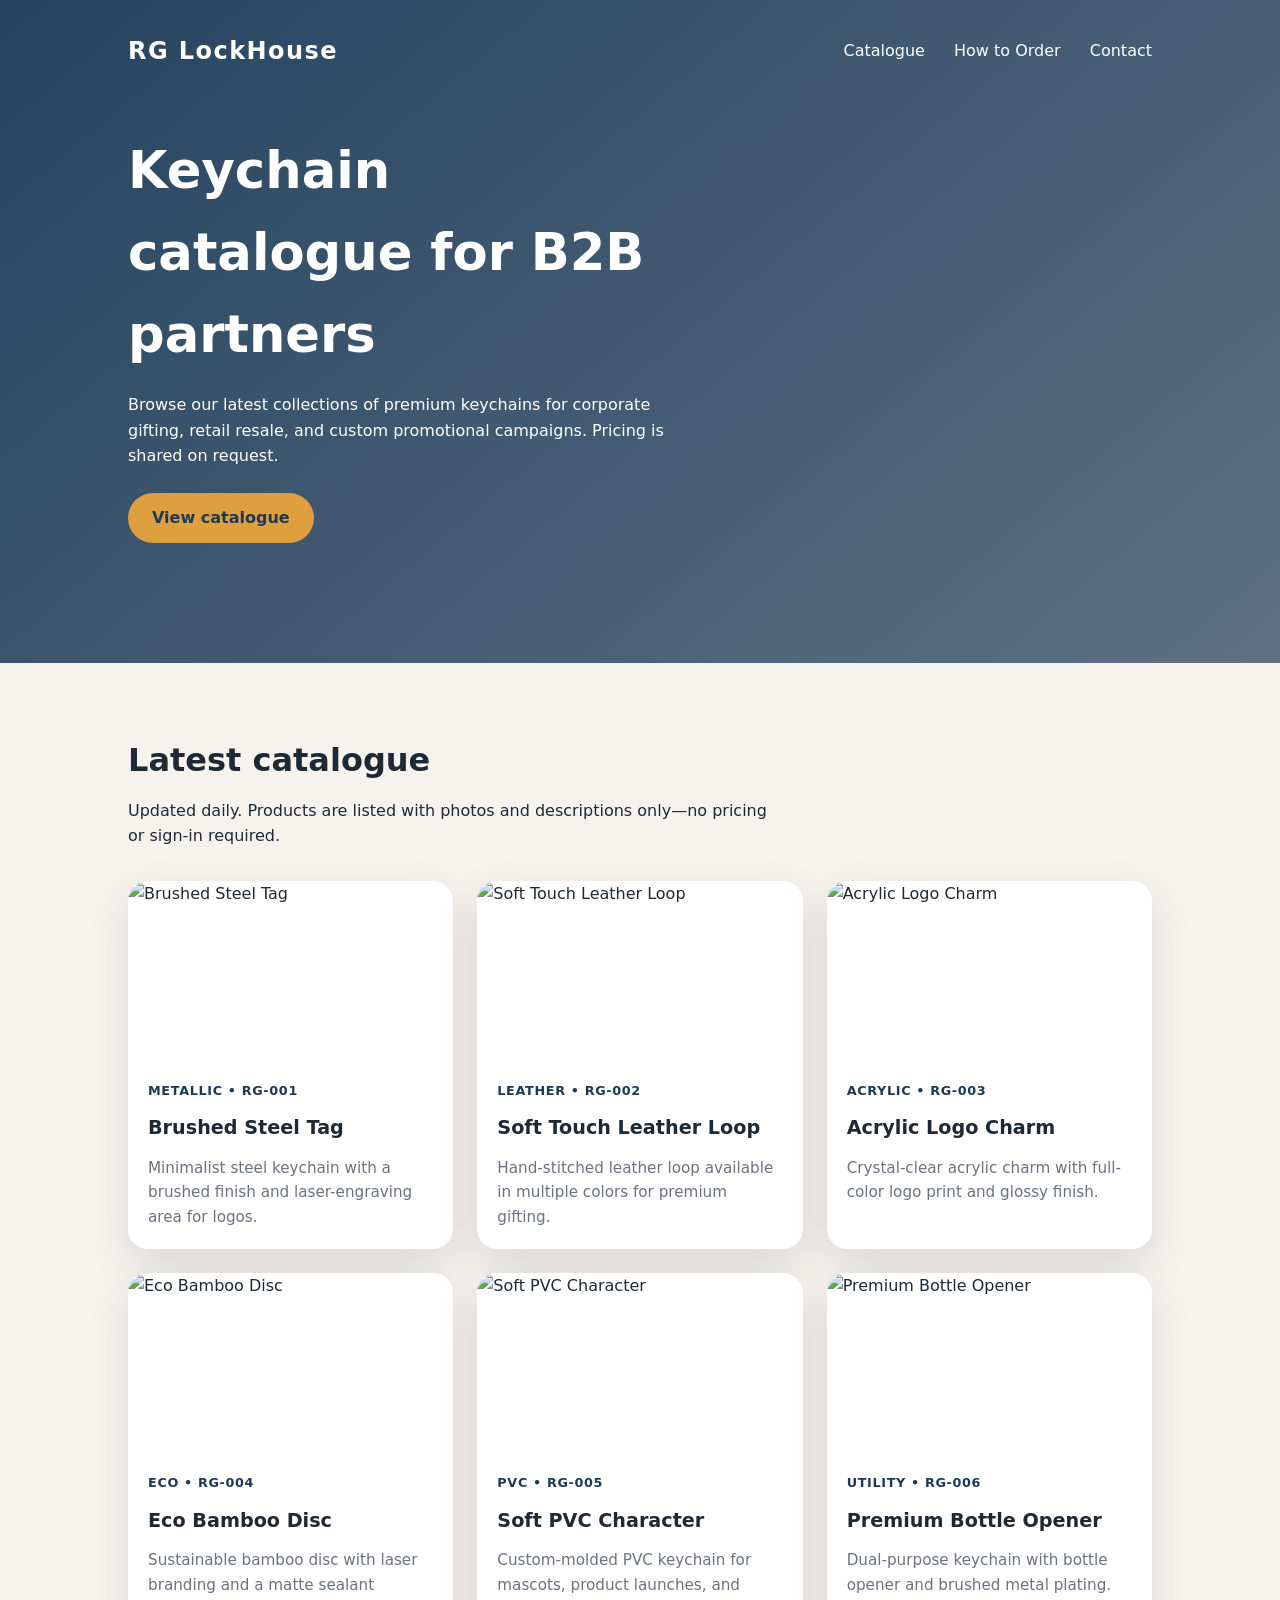
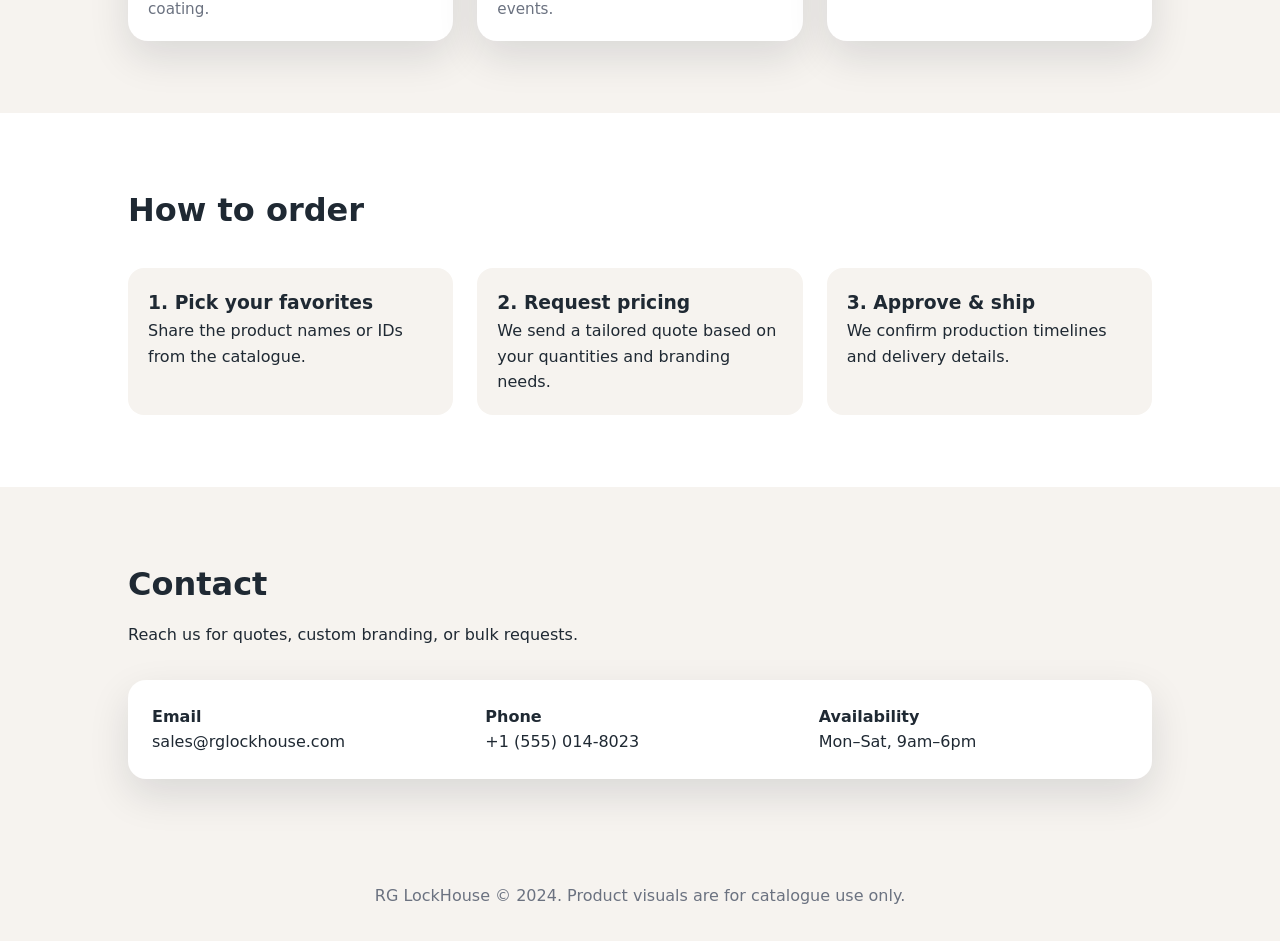
==== index.html @ c29e4bd7 "Add static product catalogue site" ====
<!DOCTYPE html>
<html lang="en">
  <head>
    <meta charset="UTF-8" />
    <meta name="viewport" content="width=device-width, initial-scale=1.0" />
    <title>RG LockHouse | Keychain Catalogue</title>
    <link rel="stylesheet" href="styles.css" />
  </head>
  <body>
    <header class="hero">
      <nav class="nav">
        <div class="brand">RG LockHouse</div>
        <div class="nav-links">
          <a href="#catalogue">Catalogue</a>
          <a href="#how">How to Order</a>
          <a href="#contact">Contact</a>
        </div>
      </nav>
      <div class="hero-content">
        <h1>Keychain catalogue for B2B partners</h1>
        <p>
          Browse our latest collections of premium keychains for corporate gifting, retail resale,
          and custom promotional campaigns. Pricing is shared on request.
        </p>
        <a class="primary-button" href="#catalogue">View catalogue</a>
      </div>
    </header>

    <main>
      <section id="catalogue" class="section">
        <div class="section-header">
          <h2>Latest catalogue</h2>
          <p>
            Updated daily. Products are listed with photos and descriptions only—no pricing or
            sign-in required.
          </p>
        </div>
        <div id="product-grid" class="product-grid" aria-live="polite"></div>
      </section>

      <section id="how" class="section alt">
        <div class="section-header">
          <h2>How to order</h2>
        </div>
        <div class="steps">
          <article>
            <h3>1. Pick your favorites</h3>
            <p>Share the product names or IDs from the catalogue.</p>
          </article>
          <article>
            <h3>2. Request pricing</h3>
            <p>We send a tailored quote based on your quantities and branding needs.</p>
          </article>
          <article>
            <h3>3. Approve &amp; ship</h3>
            <p>We confirm production timelines and delivery details.</p>
          </article>
        </div>
      </section>

      <section id="contact" class="section">
        <div class="section-header">
          <h2>Contact</h2>
          <p>Reach us for quotes, custom branding, or bulk requests.</p>
        </div>
        <div class="contact-card">
          <div>
            <strong>Email</strong>
            <p>sales@rglockhouse.com</p>
          </div>
          <div>
            <strong>Phone</strong>
            <p>+1 (555) 014-8023</p>
          </div>
          <div>
            <strong>Availability</strong>
            <p>Mon–Sat, 9am–6pm</p>
          </div>
        </div>
      </section>
    </main>

    <footer class="footer">
      <p>RG LockHouse © 2024. Product visuals are for catalogue use only.</p>
    </footer>

    <script src="scripts.js"></script>
  </body>
</html>
---- styles.css ----
:root {
  color-scheme: light;
  --primary: #1b3a57;
  --accent: #e09f3e;
  --bg: #f6f3ef;
  --text: #1f2933;
  --muted: #6b7280;
  --white: #ffffff;
  --shadow: 0 16px 40px rgba(15, 23, 42, 0.12);
}

* {
  box-sizing: border-box;
  margin: 0;
  padding: 0;
  font-family: "Inter", "Segoe UI", system-ui, sans-serif;
}

body {
  background: var(--bg);
  color: var(--text);
  line-height: 1.6;
}

.hero {
  background: linear-gradient(140deg, rgba(27, 58, 87, 0.95), rgba(27, 58, 87, 0.7)),
    url("https://images.unsplash.com/photo-1489515217757-5fd1be406fef?auto=format&fit=crop&w=1200&q=80")
      center/cover;
  color: var(--white);
  padding: 32px 10vw 120px;
}

.nav {
  display: flex;
  justify-content: space-between;
  align-items: center;
  margin-bottom: 60px;
}

.brand {
  font-size: 1.5rem;
  font-weight: 700;
  letter-spacing: 0.06em;
}

.nav-links a {
  color: var(--white);
  margin-left: 24px;
  text-decoration: none;
  font-weight: 500;
}

.hero-content {
  max-width: 560px;
}

.hero-content h1 {
  font-size: clamp(2rem, 4vw, 3.4rem);
  margin-bottom: 16px;
}

.primary-button {
  display: inline-block;
  margin-top: 24px;
  padding: 12px 24px;
  background: var(--accent);
  color: var(--primary);
  text-decoration: none;
  font-weight: 600;
  border-radius: 999px;
}

.section {
  padding: 72px 10vw;
}

.section.alt {
  background: var(--white);
}

.section-header {
  max-width: 640px;
  margin-bottom: 32px;
}

.section-header h2 {
  font-size: 2rem;
  margin-bottom: 12px;
}

.product-grid {
  display: grid;
  grid-template-columns: repeat(auto-fit, minmax(240px, 1fr));
  gap: 24px;
}

.product-card {
  background: var(--white);
  border-radius: 20px;
  box-shadow: var(--shadow);
  overflow: hidden;
  display: flex;
  flex-direction: column;
}

.product-card img {
  width: 100%;
  height: 180px;
  object-fit: cover;
}

.product-card-body {
  padding: 20px;
  display: flex;
  flex-direction: column;
  gap: 12px;
}

.product-card-body h3 {
  font-size: 1.2rem;
}

.product-card-body p {
  color: var(--muted);
  font-size: 0.95rem;
}

.product-meta {
  font-size: 0.8rem;
  color: var(--primary);
  font-weight: 600;
  text-transform: uppercase;
  letter-spacing: 0.05em;
}

.steps {
  display: grid;
  grid-template-columns: repeat(auto-fit, minmax(220px, 1fr));
  gap: 24px;
}

.steps article {
  background: var(--bg);
  padding: 20px;
  border-radius: 16px;
}

.contact-card {
  display: grid;
  grid-template-columns: repeat(auto-fit, minmax(220px, 1fr));
  gap: 24px;
  background: var(--white);
  padding: 24px;
  border-radius: 18px;
  box-shadow: var(--shadow);
}

.footer {
  padding: 32px 10vw;
  text-align: center;
  color: var(--muted);
}

@media (max-width: 720px) {
  .nav {
    flex-direction: column;
    align-items: flex-start;
    gap: 16px;
  }

  .nav-links a {
    margin-left: 0;
    margin-right: 16px;
  }
}
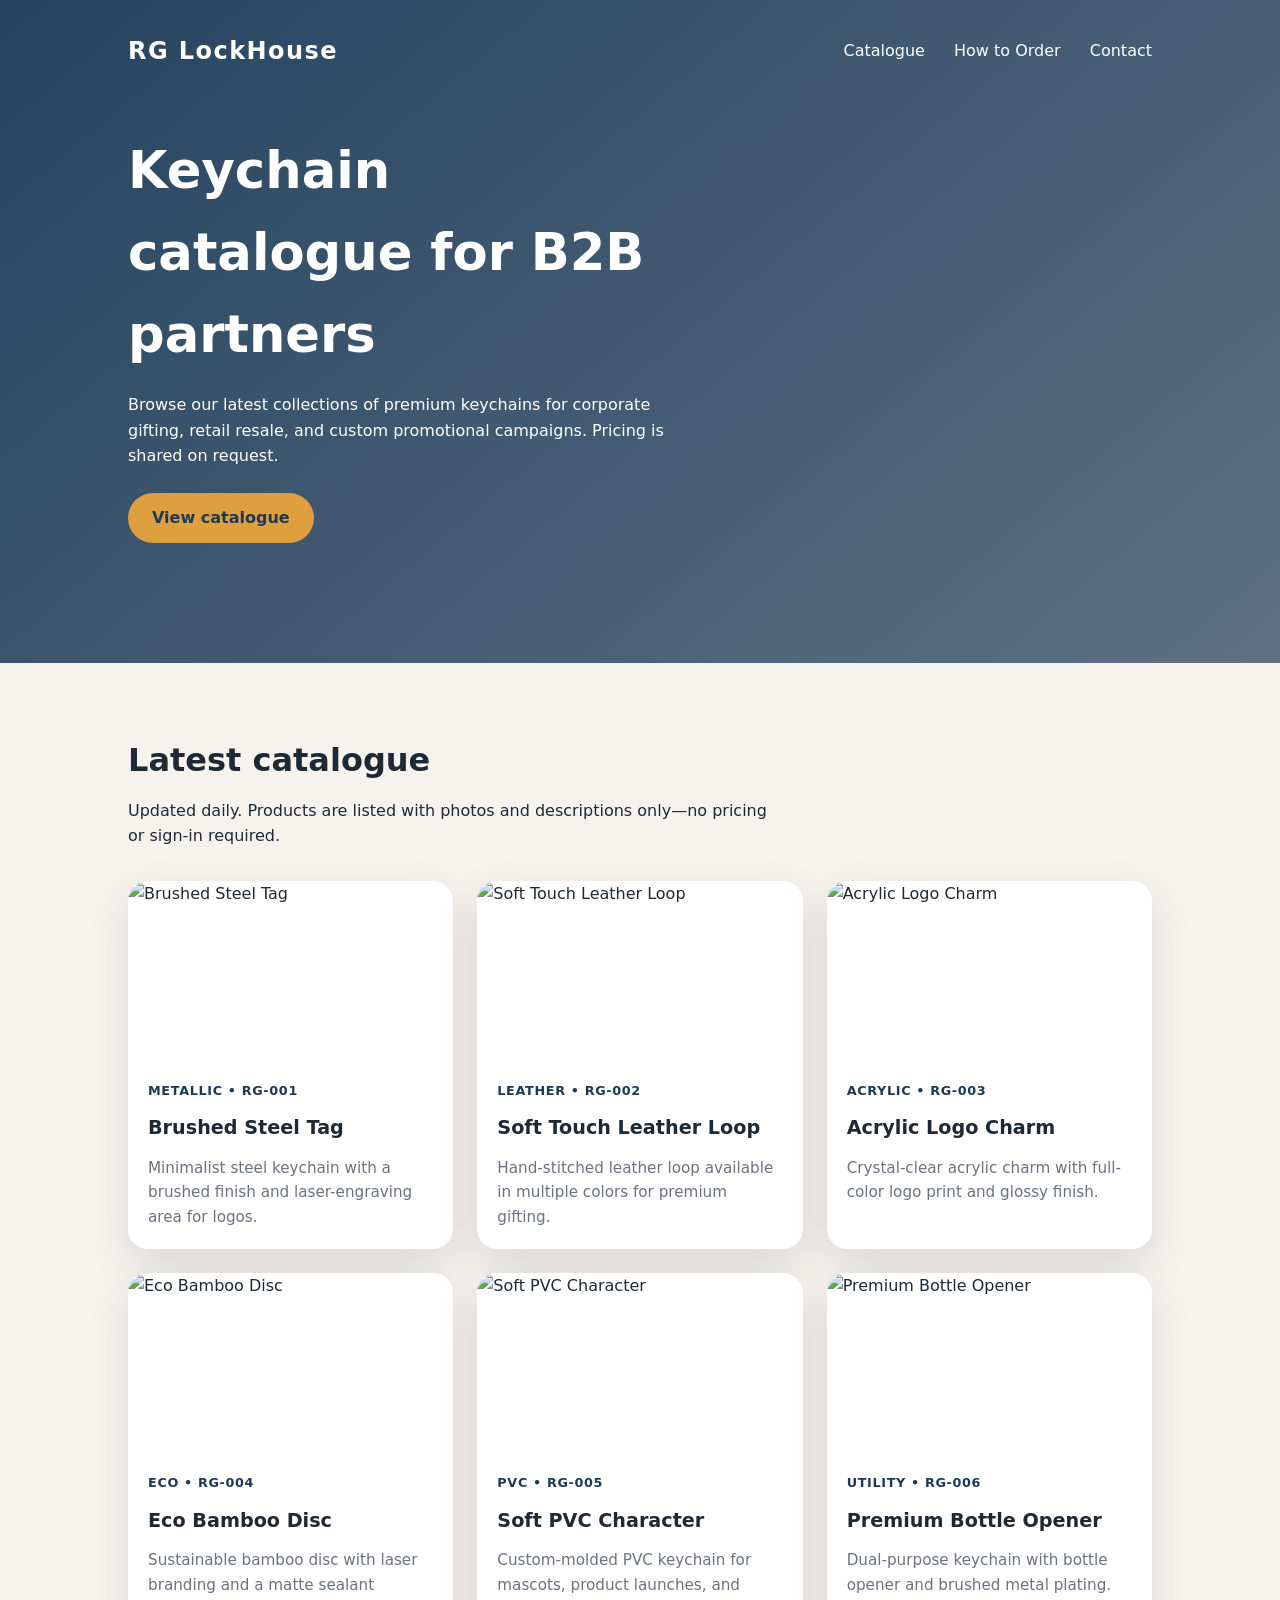
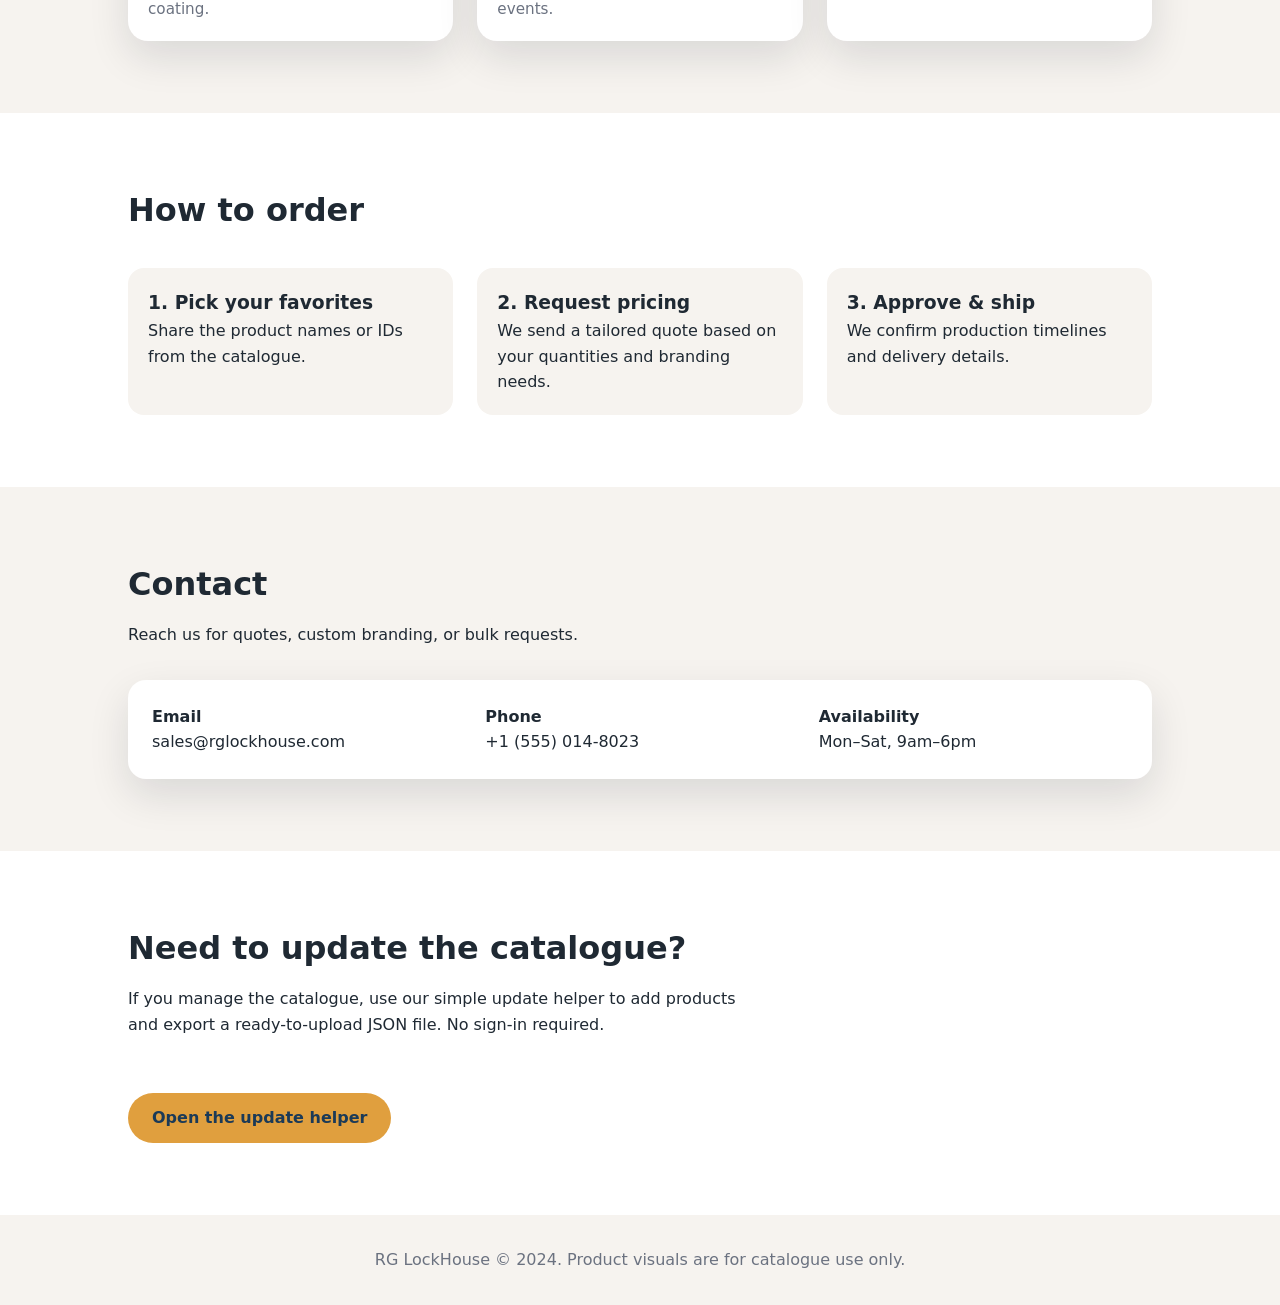
==== commit 89f9e8d6: "Add catalogue update helper" ====
--- a/index.html
+++ b/index.html
@@ -78,6 +78,17 @@
           </div>
         </div>
       </section>
+
+      <section id="update" class="section alt">
+        <div class="section-header">
+          <h2>Need to update the catalogue?</h2>
+          <p>
+            If you manage the catalogue, use our simple update helper to add products and export a
+            ready-to-upload JSON file. No sign-in required.
+          </p>
+        </div>
+        <a class="primary-button" href="update.html">Open the update helper</a>
+      </section>
     </main>
 
     <footer class="footer">
--- a/styles.css
+++ b/styles.css
@@ -30,6 +30,10 @@
   padding: 32px 10vw 120px;
 }
 
+.hero.hero-small {
+  padding-bottom: 80px;
+}
+
 .nav {
   display: flex;
   justify-content: space-between;
@@ -68,6 +72,20 @@
   text-decoration: none;
   font-weight: 600;
   border-radius: 999px;
+  border: none;
+  cursor: pointer;
+}
+
+.secondary-button {
+  display: inline-block;
+  padding: 10px 20px;
+  background: transparent;
+  color: var(--primary);
+  text-decoration: none;
+  font-weight: 600;
+  border-radius: 999px;
+  border: 2px solid var(--primary);
+  cursor: pointer;
 }
 
 .section {
@@ -153,6 +171,77 @@
   padding: 24px;
   border-radius: 18px;
   box-shadow: var(--shadow);
+}
+
+.admin-panel {
+  background: var(--white);
+  padding: 24px;
+  border-radius: 18px;
+  box-shadow: var(--shadow);
+  margin-bottom: 32px;
+}
+
+.form-grid {
+  display: grid;
+  grid-template-columns: repeat(auto-fit, minmax(220px, 1fr));
+  gap: 16px;
+}
+
+.form-grid label {
+  display: flex;
+  flex-direction: column;
+  gap: 8px;
+  font-weight: 600;
+}
+
+.form-grid input,
+.form-grid textarea,
+#import-json,
+#json-output {
+  padding: 10px 12px;
+  border-radius: 12px;
+  border: 1px solid rgba(27, 58, 87, 0.2);
+  font-size: 0.95rem;
+}
+
+.full-width {
+  grid-column: 1 / -1;
+}
+
+.button-row {
+  display: flex;
+  flex-wrap: wrap;
+  gap: 12px;
+  margin-bottom: 16px;
+}
+
+.product-list {
+  display: grid;
+  gap: 12px;
+}
+
+.product-list-item {
+  display: flex;
+  flex-wrap: wrap;
+  gap: 12px;
+  justify-content: space-between;
+  align-items: center;
+  background: var(--bg);
+  padding: 16px;
+  border-radius: 14px;
+}
+
+.product-list-item p {
+  color: var(--muted);
+  margin-top: 4px;
+}
+
+.product-list-item span {
+  font-size: 0.8rem;
+  color: var(--primary);
+  font-weight: 600;
+  text-transform: uppercase;
+  letter-spacing: 0.04em;
 }
 
 .footer {
